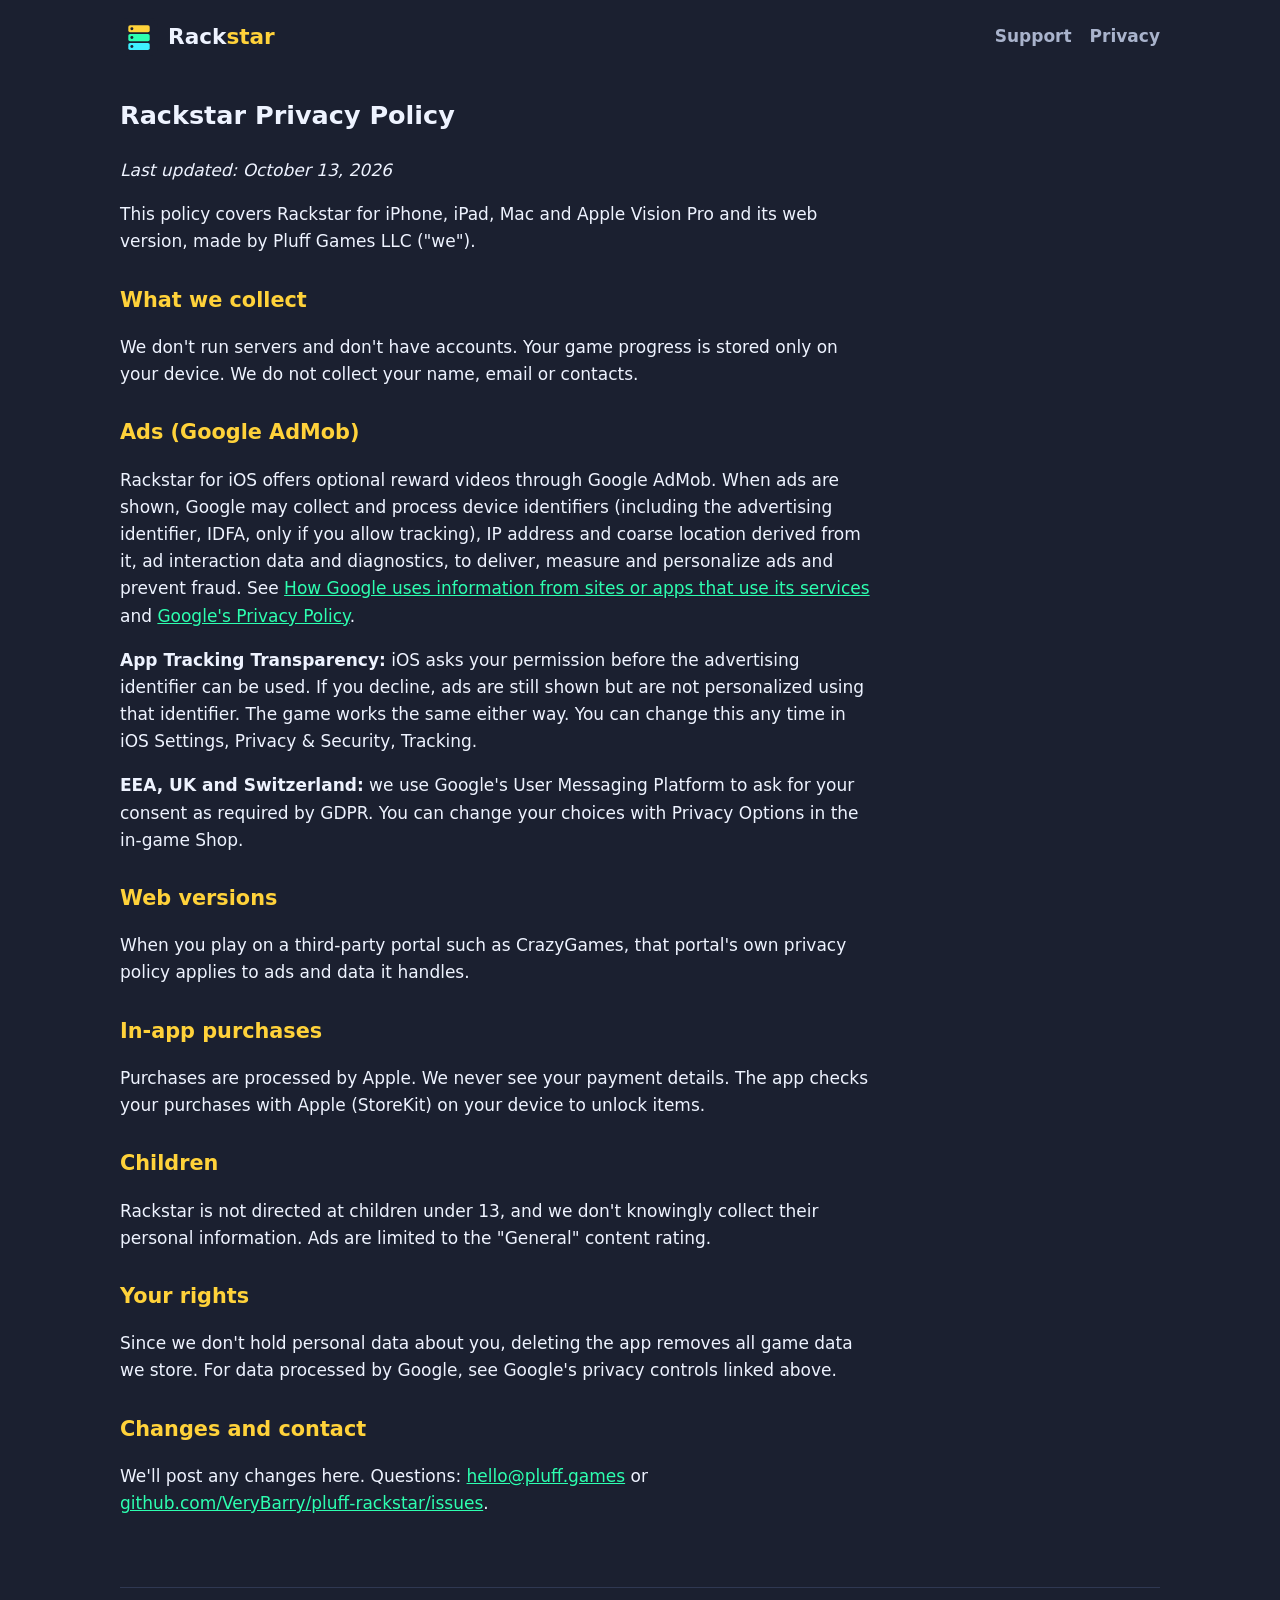
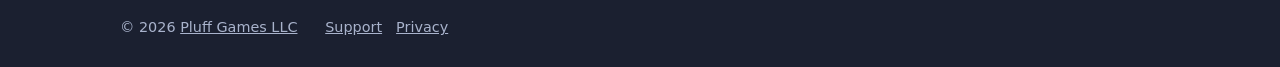
==== privacy/index.html @ a23d163a "Studio showcase site" ====
<!doctype html><html lang="en"><head><meta charset="utf-8"><meta name="viewport" content="width=device-width,initial-scale=1">
<title>Rackstar Privacy Policy</title><meta name="description" content="Privacy policy for Rackstar."><link rel="canonical" href="https://rackstar.pluff.games/privacy/">
<meta property="og:type" content="website"><meta property="og:title" content="Rackstar Privacy Policy"><meta property="og:description" content="Privacy policy for Rackstar."><meta property="og:url" content="https://rackstar.pluff.games/privacy/"><meta property="og:image" content="https://rackstar.pluff.games/img/cover.jpg"><meta name="twitter:card" content="summary_large_image">
<meta name="theme-color" content="#1b2030"><link rel="icon" href="../assets/favicon.svg" type="image/svg+xml"><link rel="apple-touch-icon" href="../assets/apple-touch-icon.png"><link rel="stylesheet" href="../assets/style.css"></head><body>
<div class="wrap"><header class="top"><a class="logo" href="../"><img src="../assets/favicon.svg" alt=""><span>Rack<b>star</b></span></a><nav><a href="../support/">Support</a><a href="../privacy/">Privacy</a></nav></header>


<section class="prose"><h1>Rackstar Privacy Policy</h1><p><i>Last updated: October 13, 2026</i></p>
<p>This policy covers Rackstar for iPhone, iPad, Mac and Apple Vision Pro and its web version, made by Pluff Games LLC ("we").</p>
<h2>What we collect</h2><p>We don't run servers and don't have accounts. Your game progress is stored only on your device. We do not collect your name, email or contacts.</p>
<h2>Ads (Google AdMob)</h2><p>Rackstar for iOS offers optional reward videos through Google AdMob. When ads are shown, Google may collect and process device identifiers (including the advertising identifier, IDFA, only if you allow tracking), IP address and coarse location derived from it, ad interaction data and diagnostics, to deliver, measure and personalize ads and prevent fraud. See <a href="https://policies.google.com/technologies/partner-sites">How Google uses information from sites or apps that use its services</a> and <a href="https://policies.google.com/privacy">Google's Privacy Policy</a>.</p>
<p><b>App Tracking Transparency:</b> iOS asks your permission before the advertising identifier can be used. If you decline, ads are still shown but are not personalized using that identifier. The game works the same either way. You can change this any time in iOS Settings, Privacy &amp; Security, Tracking.</p>
<p><b>EEA, UK and Switzerland:</b> we use Google's User Messaging Platform to ask for your consent as required by GDPR. You can change your choices with Privacy Options in the in-game Shop.</p>
<h2>Web versions</h2><p>When you play on a third-party portal such as CrazyGames, that portal's own privacy policy applies to ads and data it handles.</p>
<h2>In-app purchases</h2><p>Purchases are processed by Apple. We never see your payment details. The app checks your purchases with Apple (StoreKit) on your device to unlock items.</p>
<h2>Children</h2><p>Rackstar is not directed at children under 13, and we don't knowingly collect their personal information. Ads are limited to the "General" content rating.</p>
<h2>Your rights</h2><p>Since we don't hold personal data about you, deleting the app removes all game data we store. For data processed by Google, see Google's privacy controls linked above.</p>
<h2>Changes and contact</h2><p>We'll post any changes here. Questions: <a href="mailto:hello@pluff.games">hello@pluff.games</a> or <a href="https://github.com/VeryBarry/pluff-rackstar/issues">github.com/VeryBarry/pluff-rackstar/issues</a>.</p></section>

<footer>&copy; 2026 <a href="https://pluff.games">Pluff Games LLC</a> &nbsp; <a href="../support/">Support</a><a href="../privacy/">Privacy</a></footer></div></body></html>
---- assets/style.css ----
:root{--bg:#1b2030;--bg2:#232a3e;--y:#ffd23a;--m:#2dffb0;--c:#3ff0ff;--o:#ff8a1f;--t:#eef3ff;--mut:#a9b3cc}
*{box-sizing:border-box}html{-webkit-text-size-adjust:100%}
body{margin:0;font:17px/1.6 ui-rounded,"SF Pro Rounded","Nunito",system-ui,-apple-system,"Segoe UI",sans-serif;background:var(--bg);color:var(--t)}
a{color:var(--m)}img{max-width:100%;display:block}
.wrap{max-width:1080px;margin:0 auto;padding:0 20px}
header.top{display:flex;align-items:center;justify-content:space-between;padding:18px 0}
.logo{display:flex;gap:10px;align-items:center;font-weight:900;font-size:1.35rem;color:var(--t);text-decoration:none}
.logo img{width:38px;height:38px}.logo b{color:var(--y)}
nav a{color:var(--mut);text-decoration:none;margin-left:18px;font-weight:700}nav a:hover{color:var(--y)}
.hero{padding:56px 0 40px;text-align:center}
.hero h1{font-size:clamp(2.2rem,6vw,3.8rem);line-height:1.1;margin:0 0 14px;font-weight:900}
.hero h1 span{color:var(--y)}.hero p{color:var(--mut);max-width:620px;margin:0 auto;font-size:1.15rem}
.blob{display:inline-block;animation:bob 3s ease-in-out infinite}@keyframes bob{50%{transform:translateY(-6px) rotate(-3deg)}}
h2{font-size:1.7rem;font-weight:900;margin:40px 0 18px}
.grid{display:grid;grid-template-columns:repeat(auto-fill,minmax(290px,1fr));gap:22px}
.card{background:var(--bg2);border-radius:22px;overflow:hidden;text-decoration:none;color:var(--t);border:2px solid #2f3852;transition:transform .15s,border-color .15s}
.card:hover{transform:translateY(-4px) rotate(-.4deg);border-color:var(--y)}
.card .b{padding:16px 20px 20px}.card h3{margin:0 0 4px;font-size:1.3rem}.card p{margin:0;color:var(--mut)}
.card.soon{display:grid;place-items:center;min-height:240px;border-style:dashed;color:var(--mut);text-align:center;padding:20px}
.tag{display:inline-block;font-size:.75rem;font-weight:800;padding:3px 10px;border-radius:99px;background:var(--m);color:var(--bg);margin-right:6px}
.tag.y{background:var(--y)}
.btns{display:flex;flex-wrap:wrap;gap:14px;margin:22px 0}
.btn{display:inline-flex;align-items:center;gap:8px;padding:14px 24px;border-radius:16px;font-weight:900;text-decoration:none;font-size:1.05rem}
.btn.p{background:var(--y);color:var(--bg);box-shadow:0 5px 0 #c99a00}.btn.p:hover{transform:translateY(2px);box-shadow:0 3px 0 #c99a00}
.btn.g{border:2px dashed var(--mut);color:var(--mut);cursor:default}
.shots{display:flex;gap:14px;overflow-x:auto;scroll-snap-type:x mandatory;padding-bottom:12px}
.shots img{width:220px;flex:none;border-radius:18px;scroll-snap-align:start;border:2px solid #2f3852}
.game-hero{display:grid;grid-template-columns:1.1fr 1fr;gap:34px;align-items:center;padding:30px 0}
.game-hero img{border-radius:22px}
@media(max-width:760px){.game-hero{grid-template-columns:1fr}nav a{margin-left:12px;font-size:.95rem}.shots img{width:160px}}
.prose{max-width:760px}.prose h2{font-size:1.3rem;margin:28px 0 8px;color:var(--y)}
ul.feat{padding-left:20px}ul.feat li::marker{color:var(--m)}
footer{margin-top:70px;padding:28px 0;border-top:1px solid #2f3852;color:var(--mut);font-size:.9rem}
footer a{color:var(--mut);margin-right:14px}
.card>img{width:100%;aspect-ratio:16/10;object-fit:cover;height:auto}
.card.soon{min-height:0}
.game-hero>img{width:100%;max-height:460px;object-fit:cover;height:auto}
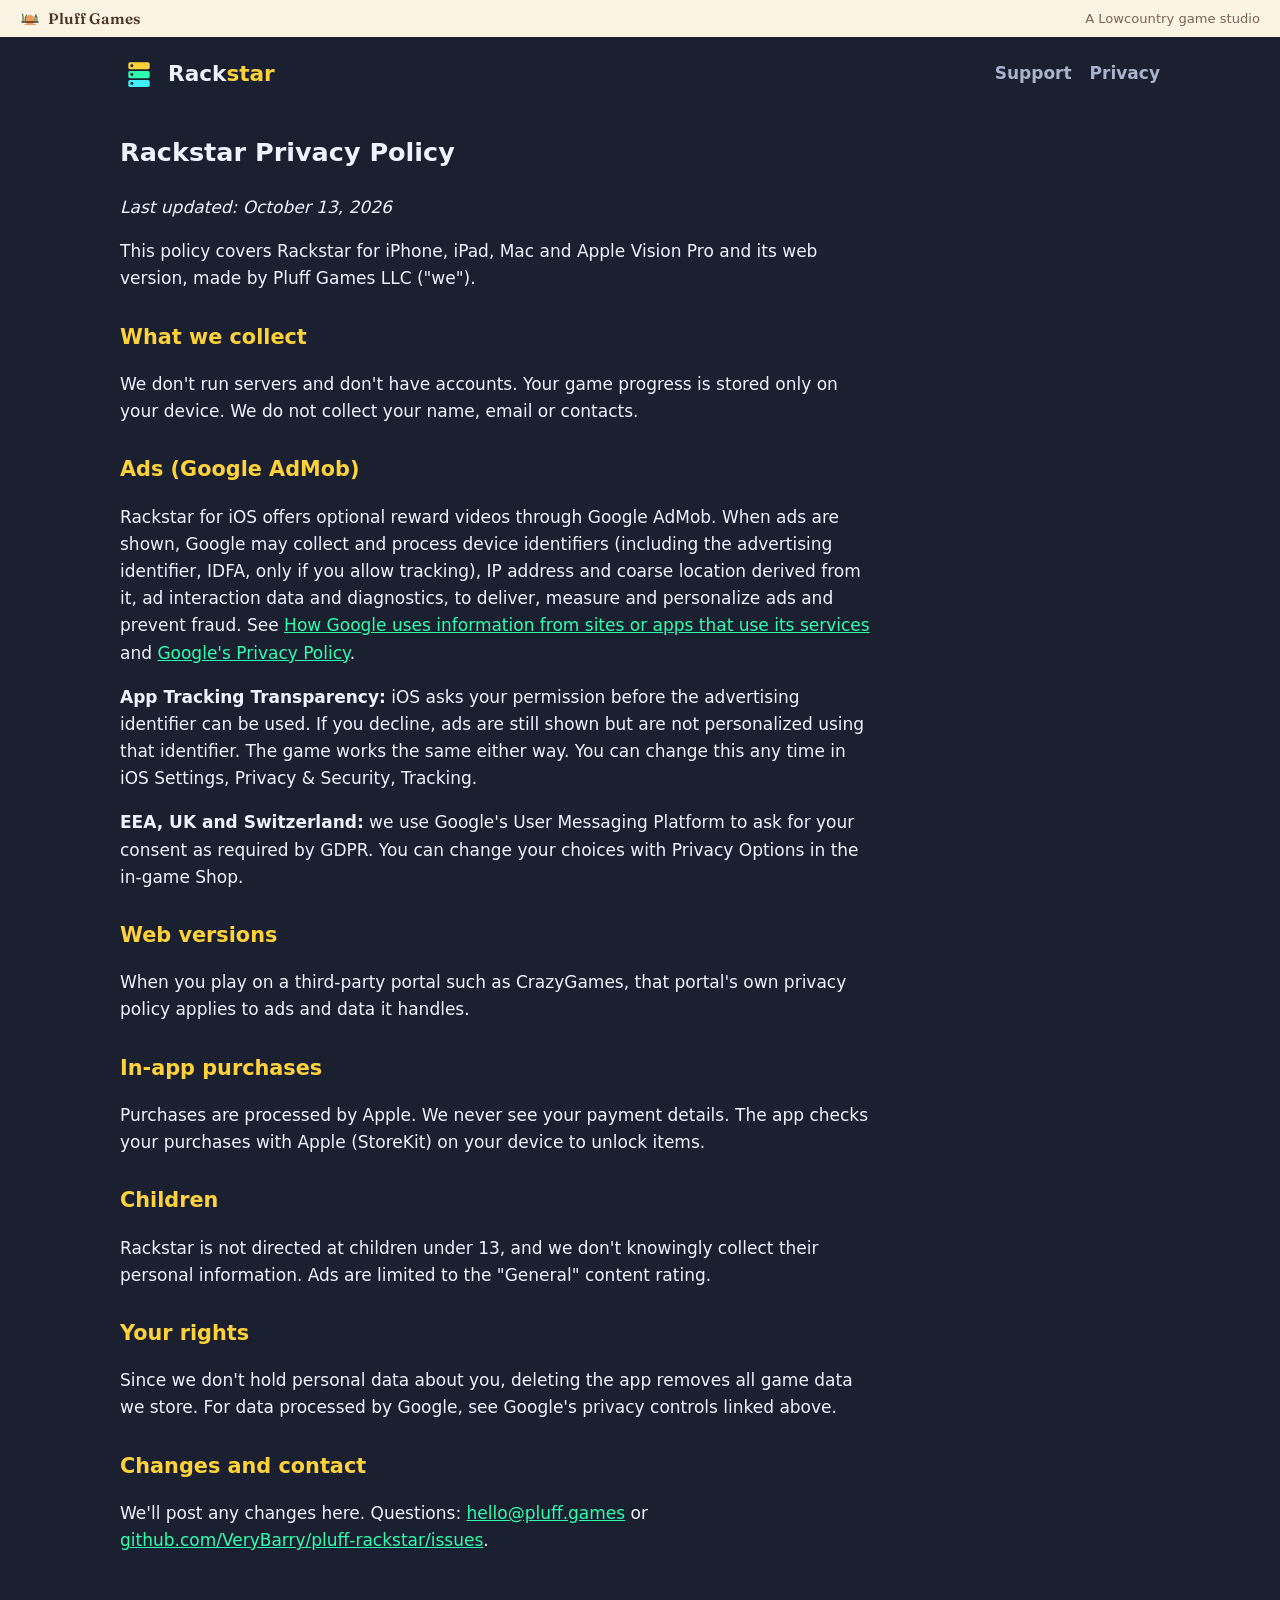
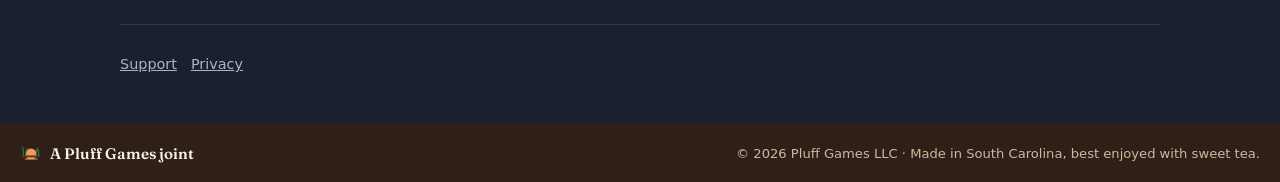
==== commit f136c1f4: "Lowcountry rebrand: marsh sunset hero, new palette, fonts, logo" ====
--- a/privacy/index.html
+++ b/privacy/index.html
@@ -1,7 +1,8 @@
 <!doctype html><html lang="en"><head><meta charset="utf-8"><meta name="viewport" content="width=device-width,initial-scale=1">
 <title>Rackstar Privacy Policy</title><meta name="description" content="Privacy policy for Rackstar."><link rel="canonical" href="https://rackstar.pluff.games/privacy/">
 <meta property="og:type" content="website"><meta property="og:title" content="Rackstar Privacy Policy"><meta property="og:description" content="Privacy policy for Rackstar."><meta property="og:url" content="https://rackstar.pluff.games/privacy/"><meta property="og:image" content="https://rackstar.pluff.games/img/cover.jpg"><meta name="twitter:card" content="summary_large_image">
-<meta name="theme-color" content="#1b2030"><link rel="icon" href="../assets/favicon.svg" type="image/svg+xml"><link rel="apple-touch-icon" href="../assets/apple-touch-icon.png"><link rel="stylesheet" href="../assets/style.css"></head><body>
+<meta name="theme-color" content="#f0936a"><link rel="icon" href="../assets/favicon.svg" type="image/svg+xml"><link rel="apple-touch-icon" href="../assets/apple-touch-icon.png"><link rel="stylesheet" href="../assets/style.css"></head><body>
+<div class="pbar"><a href="https://pluff.games"><img src="../assets/pluff-logo.svg" alt="" width="20" height="20">Pluff Games</a><span>A Lowcountry game studio</span></div>
 <div class="wrap"><header class="top"><a class="logo" href="../"><img src="../assets/favicon.svg" alt=""><span>Rack<b>star</b></span></a><nav><a href="../support/">Support</a><a href="../privacy/">Privacy</a></nav></header>
 
 
@@ -17,4 +18,5 @@
 <h2>Your rights</h2><p>Since we don't hold personal data about you, deleting the app removes all game data we store. For data processed by Google, see Google's privacy controls linked above.</p>
 <h2>Changes and contact</h2><p>We'll post any changes here. Questions: <a href="mailto:hello@pluff.games">hello@pluff.games</a> or <a href="https://github.com/VeryBarry/pluff-rackstar/issues">github.com/VeryBarry/pluff-rackstar/issues</a>.</p></section>
 
-<footer>&copy; 2026 <a href="https://pluff.games">Pluff Games LLC</a> &nbsp; <a href="../support/">Support</a><a href="../privacy/">Privacy</a></footer></div></body></html>+<footer><a href="../support/">Support</a><a href="../privacy/">Privacy</a></footer></div>
+<div class="pfoot"><a href="https://pluff.games"><img src="../assets/pluff-logo.svg" alt="" width="22" height="22">A Pluff Games joint</a><span>&copy; 2026 Pluff Games LLC · Made in South Carolina, best enjoyed with sweet tea.</span></div></body></html>
--- a/assets/style.css
+++ b/assets/style.css
@@ -35,3 +35,10 @@
 .card>img{width:100%;aspect-ratio:16/10;object-fit:cover;height:auto}
 .card.soon{min-height:0}
 .game-hero>img{width:100%;max-height:460px;object-fit:cover;height:auto}
+@font-face{font-family:Fraunces;src:url(fonts/fraunces.woff2) format("woff2");font-weight:100 900;font-display:swap}
+.pbar,.pfoot{display:flex;justify-content:space-between;align-items:center;gap:12px;padding:8px 20px;font-size:.82rem;background:#fbf3e4;color:#4a3426}
+.pbar a,.pfoot a{display:flex;align-items:center;gap:8px;font:600 .95rem Fraunces,Georgia,serif;color:#4a3426;text-decoration:none}
+.pbar span,.pfoot span{color:#7a6555}
+.pfoot{background:#2e2019;color:#cdb89c;padding:18px 20px;margin-top:20px;flex-wrap:wrap}.pfoot a{color:#fbf3e4}.pfoot span{color:#cdb89c}
+footer a{margin-right:14px}
+@media(max-width:520px){.pbar span{display:none}}
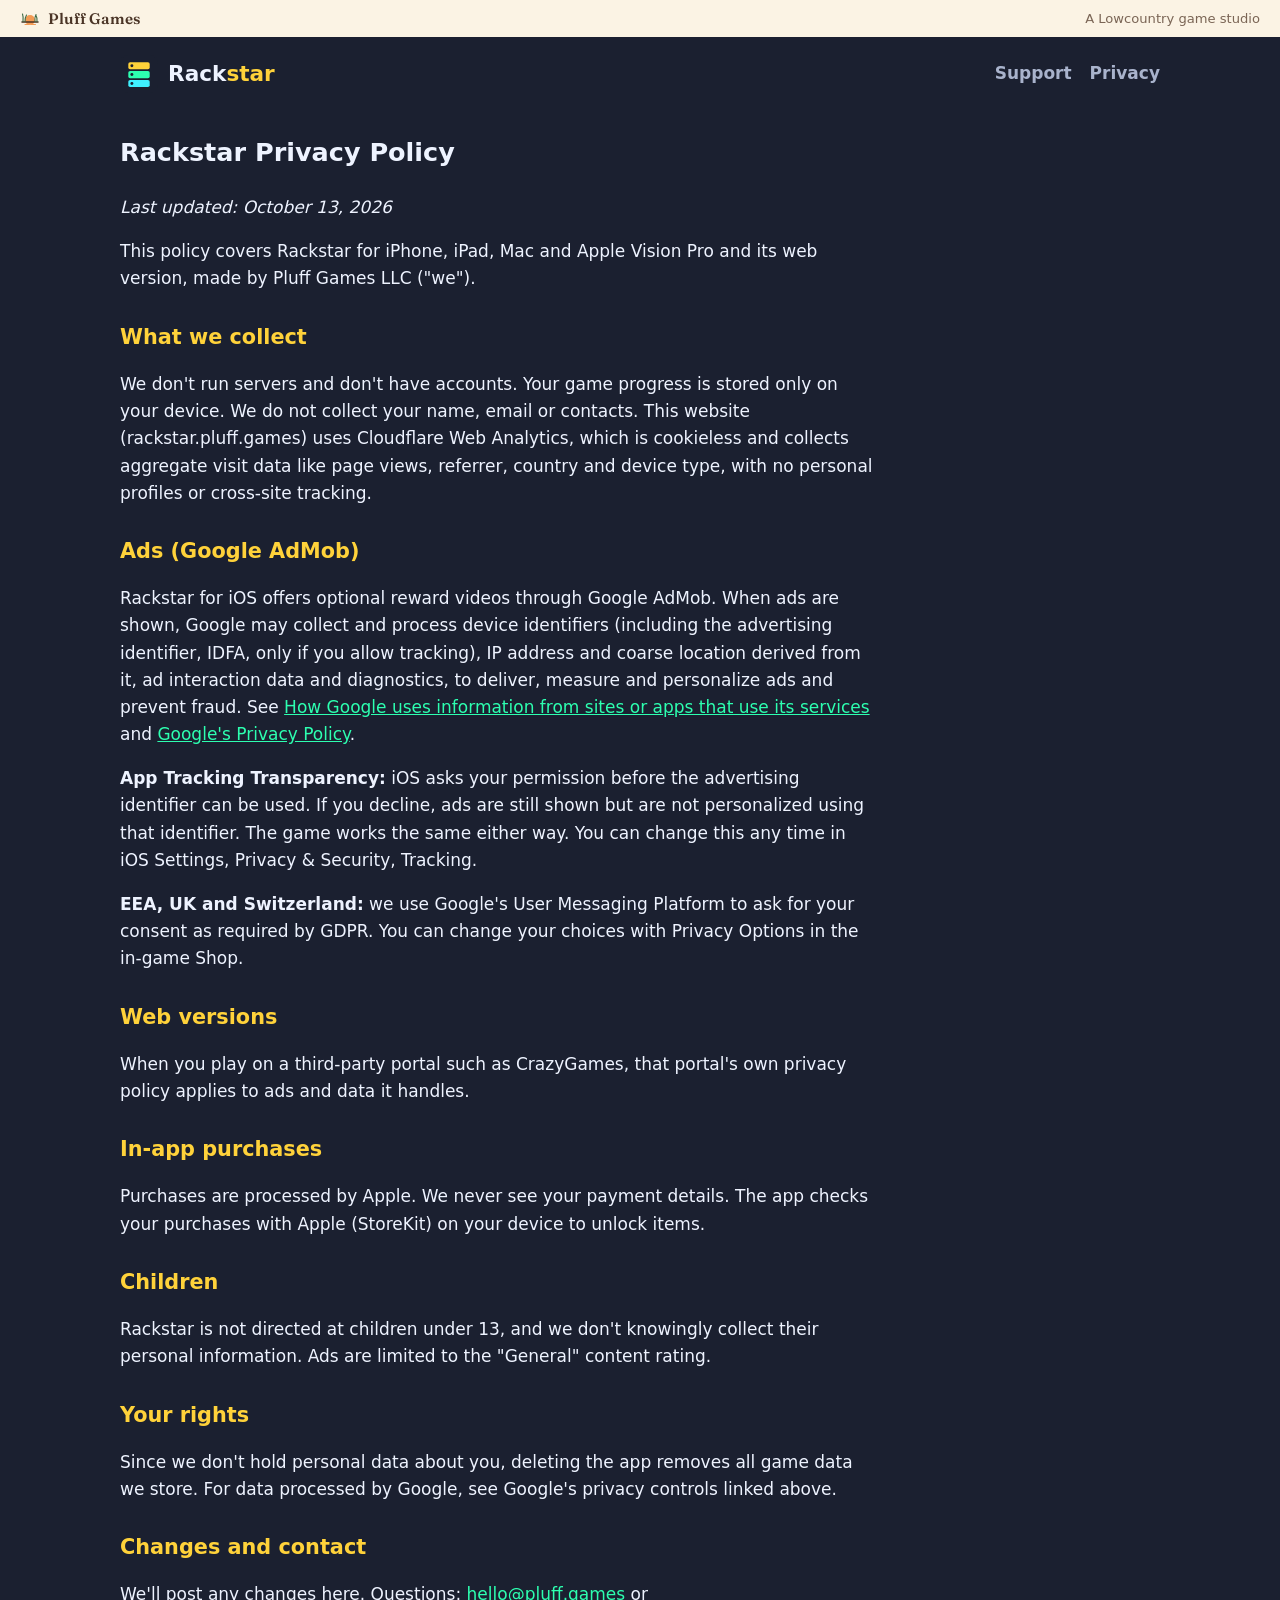
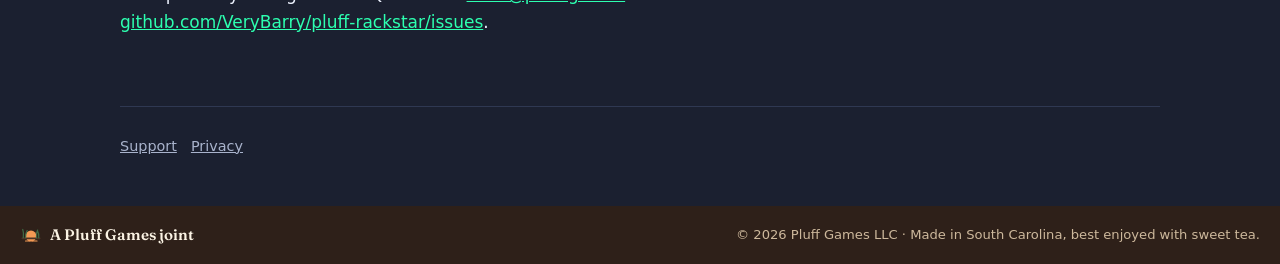
==== commit 100454c6: "Add Cloudflare Web Analytics beacon (cookieless); privacy: describe analytics; UTM tags on CrazyGame" ====
--- a/privacy/index.html
+++ b/privacy/index.html
@@ -8,7 +8,7 @@
 
 <section class="prose"><h1>Rackstar Privacy Policy</h1><p><i>Last updated: October 13, 2026</i></p>
 <p>This policy covers Rackstar for iPhone, iPad, Mac and Apple Vision Pro and its web version, made by Pluff Games LLC ("we").</p>
-<h2>What we collect</h2><p>We don't run servers and don't have accounts. Your game progress is stored only on your device. We do not collect your name, email or contacts.</p>
+<h2>What we collect</h2><p>We don't run servers and don't have accounts. Your game progress is stored only on your device. We do not collect your name, email or contacts. This website (rackstar.pluff.games) uses Cloudflare Web Analytics, which is cookieless and collects aggregate visit data like page views, referrer, country and device type, with no personal profiles or cross-site tracking.</p>
 <h2>Ads (Google AdMob)</h2><p>Rackstar for iOS offers optional reward videos through Google AdMob. When ads are shown, Google may collect and process device identifiers (including the advertising identifier, IDFA, only if you allow tracking), IP address and coarse location derived from it, ad interaction data and diagnostics, to deliver, measure and personalize ads and prevent fraud. See <a href="https://policies.google.com/technologies/partner-sites">How Google uses information from sites or apps that use its services</a> and <a href="https://policies.google.com/privacy">Google's Privacy Policy</a>.</p>
 <p><b>App Tracking Transparency:</b> iOS asks your permission before the advertising identifier can be used. If you decline, ads are still shown but are not personalized using that identifier. The game works the same either way. You can change this any time in iOS Settings, Privacy &amp; Security, Tracking.</p>
 <p><b>EEA, UK and Switzerland:</b> we use Google's User Messaging Platform to ask for your consent as required by GDPR. You can change your choices with Privacy Options in the in-game Shop.</p>
@@ -19,4 +19,4 @@
 <h2>Changes and contact</h2><p>We'll post any changes here. Questions: <a href="mailto:hello@pluff.games">hello@pluff.games</a> or <a href="https://github.com/VeryBarry/pluff-rackstar/issues">github.com/VeryBarry/pluff-rackstar/issues</a>.</p></section>
 
 <footer><a href="../support/">Support</a><a href="../privacy/">Privacy</a></footer></div>
-<div class="pfoot"><a href="https://pluff.games"><img src="../assets/pluff-logo.svg" alt="" width="22" height="22">A Pluff Games joint</a><span>&copy; 2026 Pluff Games LLC · Made in South Carolina, best enjoyed with sweet tea.</span></div></body></html>+<div class="pfoot"><a href="https://pluff.games"><img src="../assets/pluff-logo.svg" alt="" width="22" height="22">A Pluff Games joint</a><span>&copy; 2026 Pluff Games LLC · Made in South Carolina, best enjoyed with sweet tea.</span></div><script defer src="https://static.cloudflareinsights.com/beacon.min.js" data-cf-beacon='{"token":"89c3fb43e31945b4b50c6e1e41d647d3"}'></script></body></html>
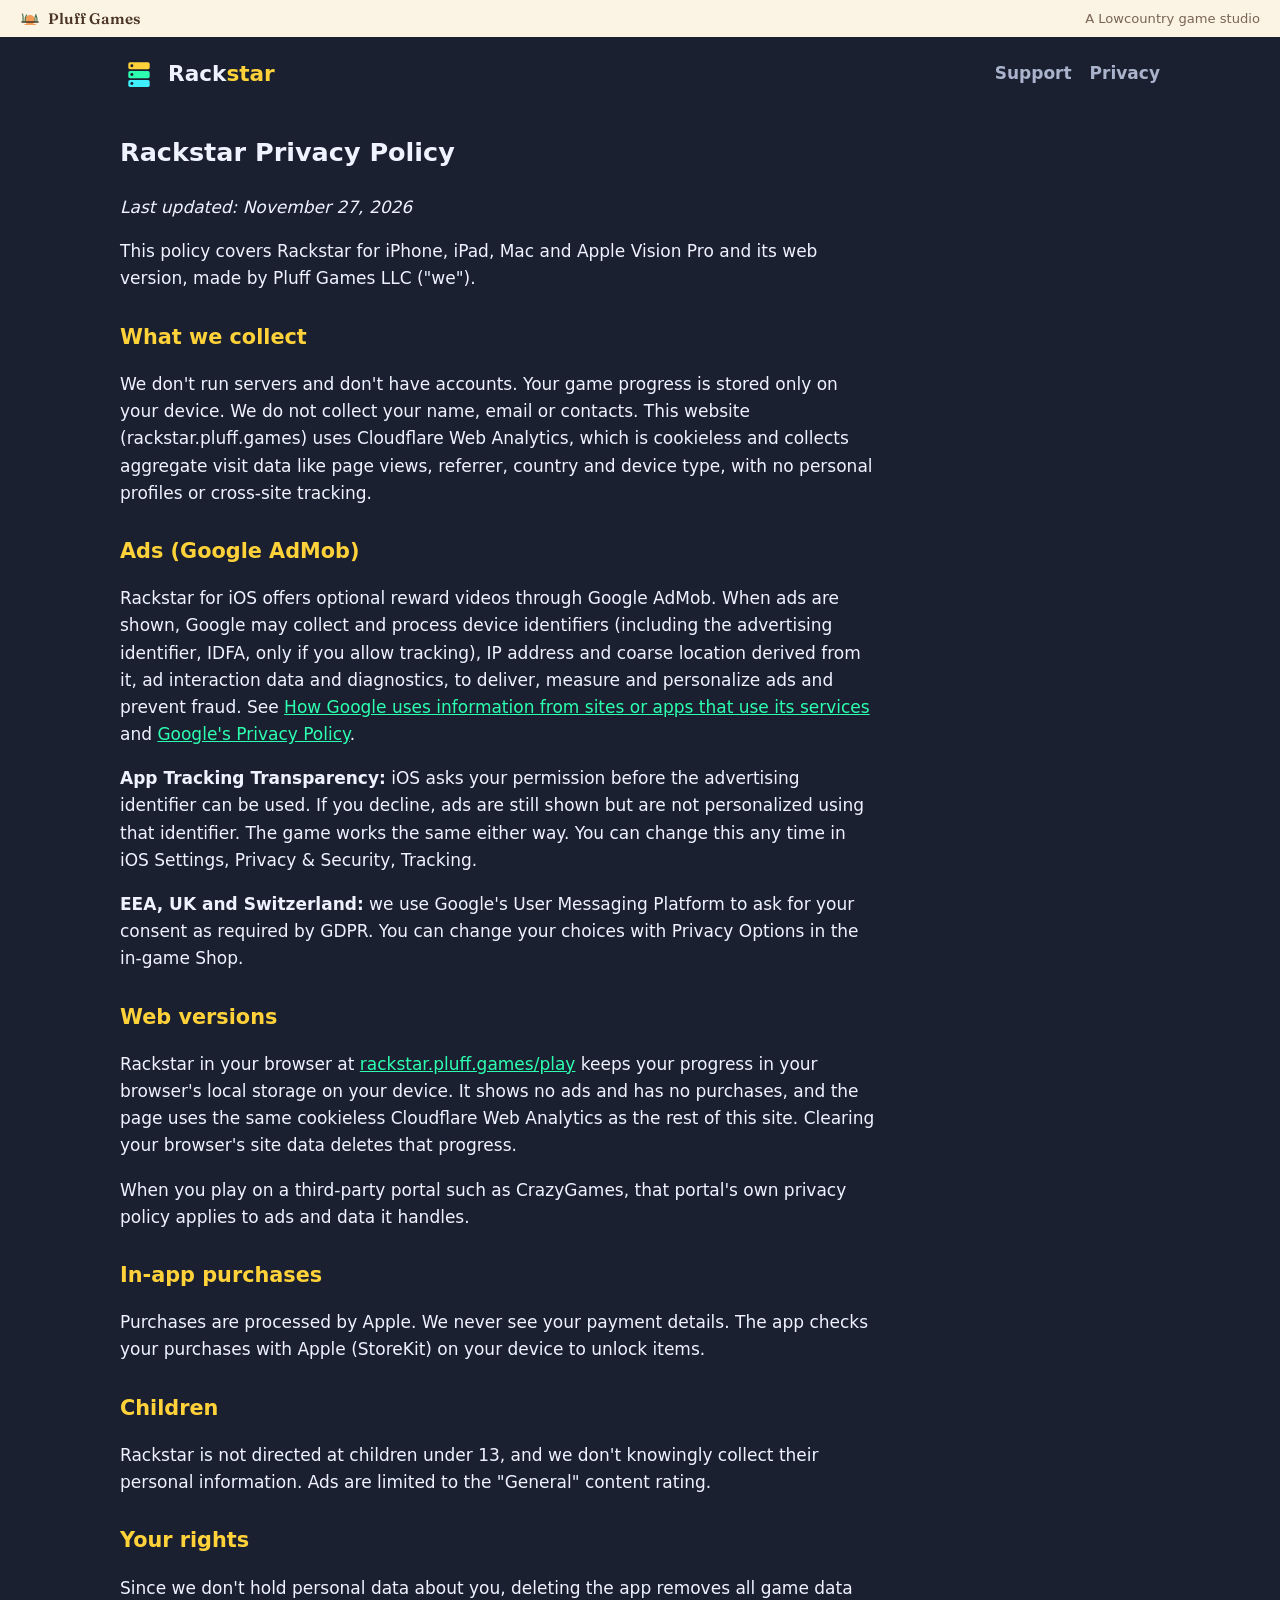
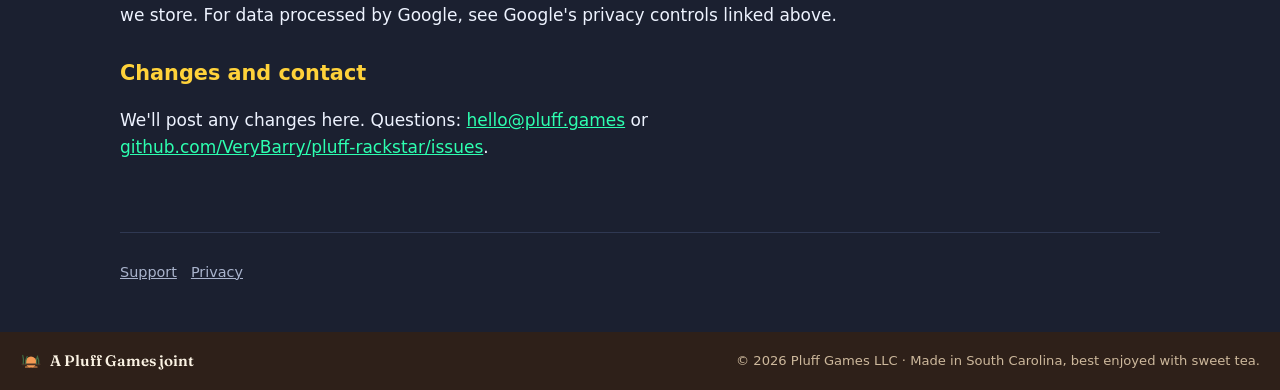
==== commit eebacdbf: "Add Rackstar in the browser at /play/; link it and the App Store from the home page - play/: the web" ====
--- a/privacy/index.html
+++ b/privacy/index.html
@@ -6,13 +6,13 @@
 <div class="wrap"><header class="top"><a class="logo" href="../"><img src="../assets/favicon.svg" alt=""><span>Rack<b>star</b></span></a><nav><a href="../support/">Support</a><a href="../privacy/">Privacy</a></nav></header>
 
 
-<section class="prose"><h1>Rackstar Privacy Policy</h1><p><i>Last updated: October 13, 2026</i></p>
+<section class="prose"><h1>Rackstar Privacy Policy</h1><p><i>Last updated: November 27, 2026</i></p>
 <p>This policy covers Rackstar for iPhone, iPad, Mac and Apple Vision Pro and its web version, made by Pluff Games LLC ("we").</p>
 <h2>What we collect</h2><p>We don't run servers and don't have accounts. Your game progress is stored only on your device. We do not collect your name, email or contacts. This website (rackstar.pluff.games) uses Cloudflare Web Analytics, which is cookieless and collects aggregate visit data like page views, referrer, country and device type, with no personal profiles or cross-site tracking.</p>
 <h2>Ads (Google AdMob)</h2><p>Rackstar for iOS offers optional reward videos through Google AdMob. When ads are shown, Google may collect and process device identifiers (including the advertising identifier, IDFA, only if you allow tracking), IP address and coarse location derived from it, ad interaction data and diagnostics, to deliver, measure and personalize ads and prevent fraud. See <a href="https://policies.google.com/technologies/partner-sites">How Google uses information from sites or apps that use its services</a> and <a href="https://policies.google.com/privacy">Google's Privacy Policy</a>.</p>
 <p><b>App Tracking Transparency:</b> iOS asks your permission before the advertising identifier can be used. If you decline, ads are still shown but are not personalized using that identifier. The game works the same either way. You can change this any time in iOS Settings, Privacy &amp; Security, Tracking.</p>
 <p><b>EEA, UK and Switzerland:</b> we use Google's User Messaging Platform to ask for your consent as required by GDPR. You can change your choices with Privacy Options in the in-game Shop.</p>
-<h2>Web versions</h2><p>When you play on a third-party portal such as CrazyGames, that portal's own privacy policy applies to ads and data it handles.</p>
+<h2>Web versions</h2><p>Rackstar in your browser at <a href="/play/">rackstar.pluff.games/play</a> keeps your progress in your browser's local storage on your device. It shows no ads and has no purchases, and the page uses the same cookieless Cloudflare Web Analytics as the rest of this site. Clearing your browser's site data deletes that progress.</p><p>When you play on a third-party portal such as CrazyGames, that portal's own privacy policy applies to ads and data it handles.</p>
 <h2>In-app purchases</h2><p>Purchases are processed by Apple. We never see your payment details. The app checks your purchases with Apple (StoreKit) on your device to unlock items.</p>
 <h2>Children</h2><p>Rackstar is not directed at children under 13, and we don't knowingly collect their personal information. Ads are limited to the "General" content rating.</p>
 <h2>Your rights</h2><p>Since we don't hold personal data about you, deleting the app removes all game data we store. For data processed by Google, see Google's privacy controls linked above.</p>
